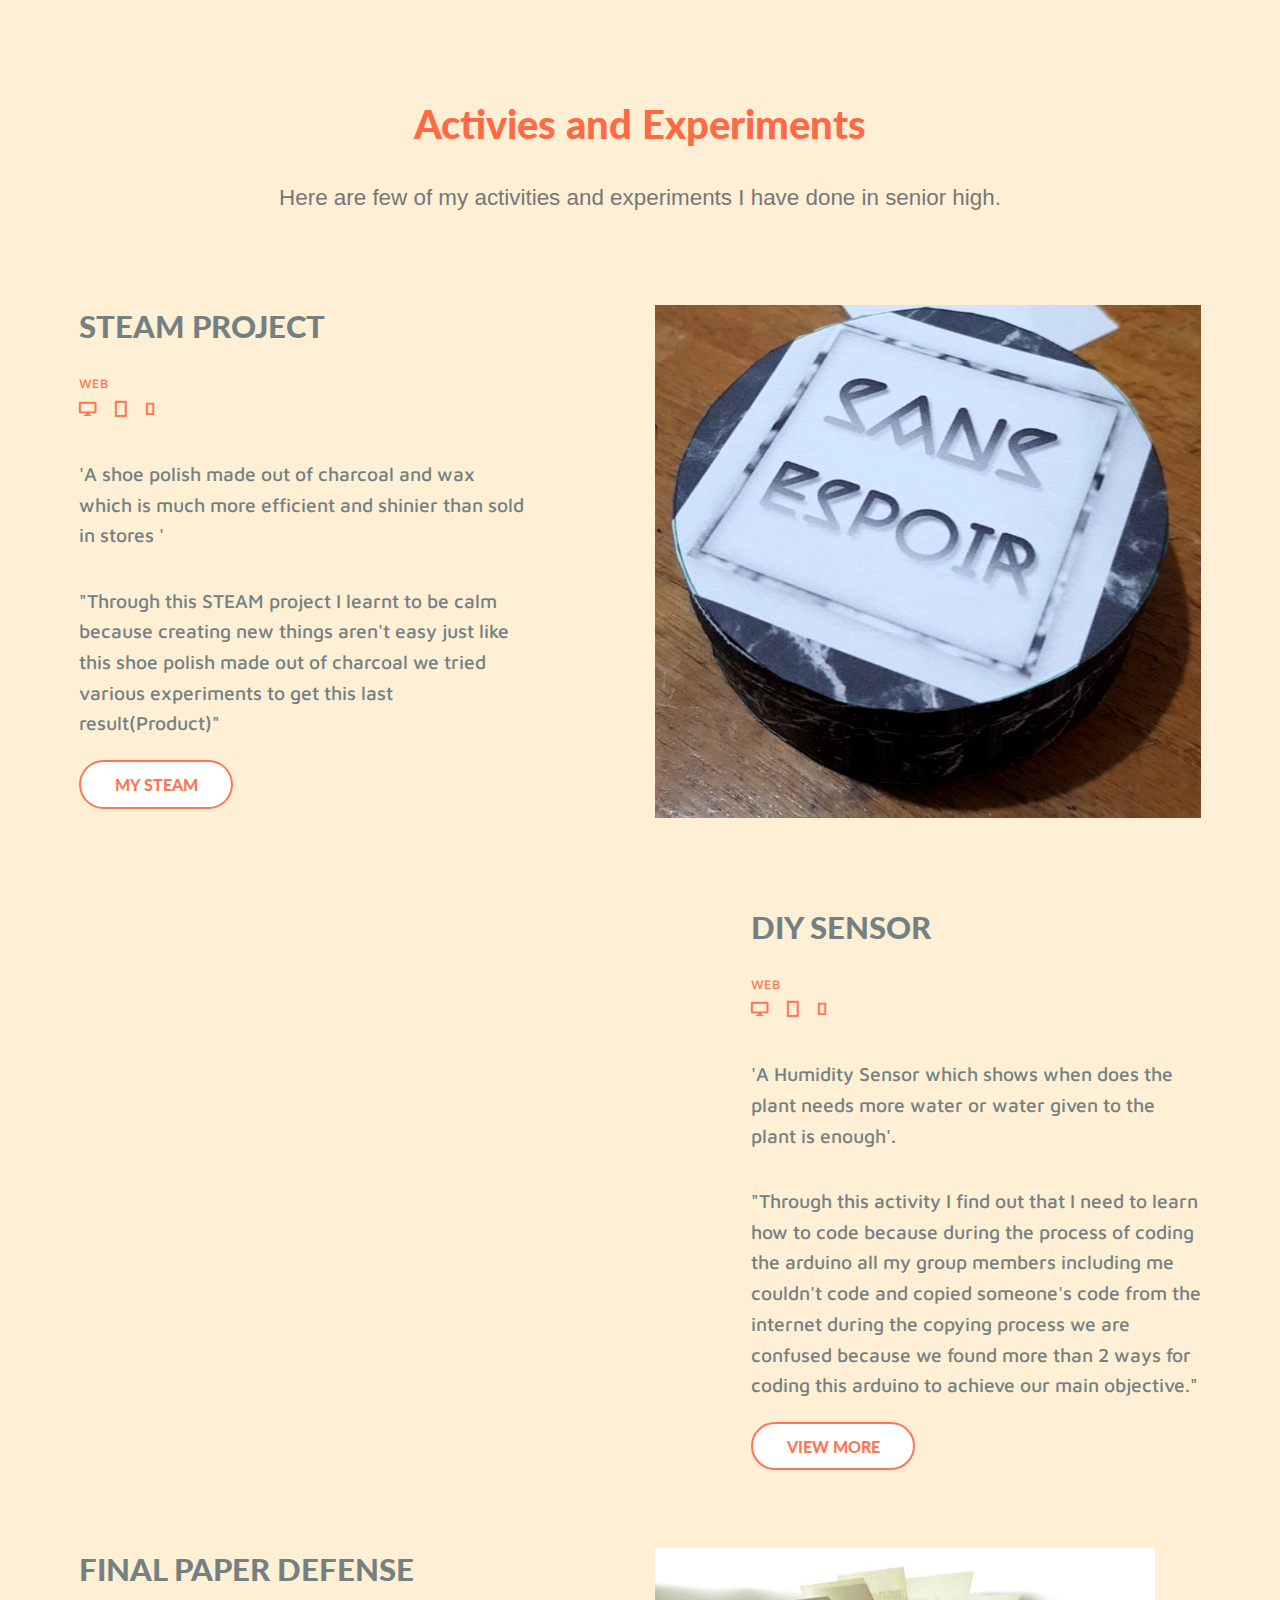
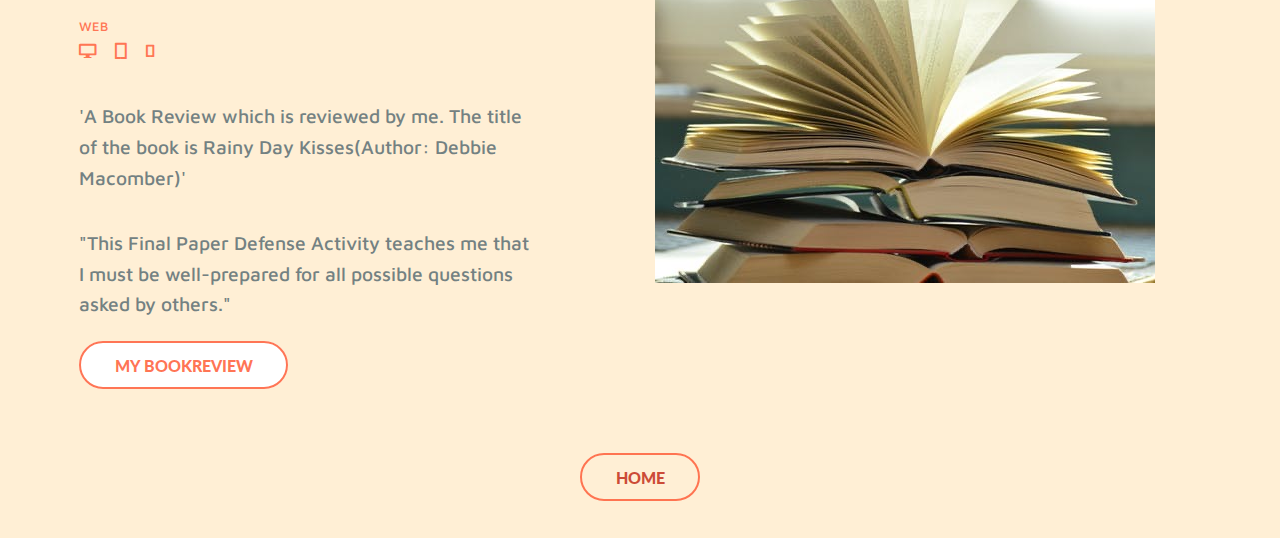
==== index1.html @ 490c0e56 "BG Change" ====
<!DOCTYPE html>
<html>

<head>
	<meta charset="utf-8">
	<meta http-equiv="X-UA-Compatible" content="IE=edge">
	<meta name="viewport" content="width=device-width,initial-scale=1,minimum-scale=1, maximum-scale=1" />
	<title>Dustin Hartono Portfolio</title>
	<script src="bower_components/jquery/dist/jquery.min.js" charset="utf-8"></script>
	<link rel="stylesheet" href="bower_components/foundation-sites/dist/css/foundation.min.css">
	<link rel="stylesheet" href="">
	<script src="bower_components/foundation-sites/dist/js/foundation.min.js" charset="utf-8"></script>
	<script src="bower_components/normalize-css/normalize.css" charset="utf-8"></script>
	<script src="bower_components/typed.js/dist/typed.min.js" charset="utf-8"></script>
	<script src="bower_components/jqcloud2/dist/jqcloud.min.js" charset="utf-8"></script>
	<link rel="stylesheet" href="bower_components/jqcloud2/dist/jqcloud.min.css">
	<script src="bower_components/custombox/dist/custombox.min.js"></script>
	<link href="bower_components/custombox/dist/custombox.min.css" rel="stylesheet">
	<link rel="stylesheet" href="https://maxcdn.bootstrapcdn.com/font-awesome/4.7.0/css/font-awesome.min.css">
	<link href="https://fonts.googleapis.com/css?family=Lato:300,400,700,900" rel="stylesheet">
	<link href="https://fonts.googleapis.com/css?family=Maven+Pro:400,500" rel="stylesheet">
	<link rel="stylesheet" href="assets/fonts/foundation-icons/foundation-icons.css">
	<link rel="stylesheet" href="assets/styles/styles.css">
</head>

<section id="work">
  <h2 class="text-center">Activies and Experiments</h2>
  <div class="row">
    <p class="text-center tag-line">Here are few of my activities and experiments I have done in senior high.</p>
  </div>


  <div class="row work-row"> <!-- odd -->
    <div class="small-12 medium-6 medium-push-6 columns">
      <img src="assets/images/Project 1.JPG" alt="">
    </div>
    <div class="small-12 medium-5 medium-pull-7 columns">
      <div class="details details-ftm">
        <h3>STEAM Project</h3>
        <p class="platform">Web</p>
        <p class="icons"><i class="fi-monitor"></i><i class="fi-tablet-portrait"></i><i class="fi-mobile"></i></p>
        <p>'A shoe polish made out of charcoal and wax which is much more efficient and shinier than sold in stores '</p>
				<p>"Through this STEAM project I learnt to be calm because creating new things aren't easy just like this shoe polish made out of charcoal we tried various experiments to get this last result(Product)"</p>
				<a class="my-button" target="_blank" href="C:\Users\LENOVOPC\Downloads\WebDev\developer-challenge-portfolio\assets\Files\STEAM.pdf">My STEAM</a><!--target="_blank"-->
      </div>
    </div>
  </div>

  <div class="row work-row"> <!-- even -->
    <div class="small-12 medium-6 columns">
      <img src="assets/images/Project 4.JPG" alt="">
    </div>
    <div class="small-12 medium-5 medium-offset-1 columns">
      <div class="details details-ftm">
        <h3>DIY Sensor</h3>
        <p class="platform">Web</p>
        <p class="icons"><i class="fi-monitor"></i><i class="fi-tablet-portrait"></i><i class="fi-mobile"></i></p>
        <p>'A Humidity Sensor which shows when does the plant needs more water or water given to the plant is enough'.</p>
				<p>"Through this activity I find out that I need to learn how to code because during the process of coding the arduino all my group members including me couldn't code and copied someone's code from the internet during the copying process we are confused because we found more than 2 ways for coding this arduino to achieve our main objective." </p>
				<a class="my-button" target="_blank" href="https://www.electronicsforu.com/resources/electronics-components/humidity-sensor-basic-usage-parameter">View More</a><!---->
      </div>
    </div>
  </div>

  <div class="row work-row"> <!-- odd -->
    <div class="small-12 medium-6 medium-push-6 columns">
      <img src="assets/images/Project 3.JPG" alt="">
    </div>
    <div class="small-12 medium-5 medium-pull-7 columns">
      <div class="details details-ftm">
        <h3>Final Paper Defense</h3>
        <p class="platform">Web</p>
        <p class="icons"><i class="fi-monitor"></i><i class="fi-tablet-portrait"></i><i class="fi-mobile"></i></p>
        <p>'A Book Review which is reviewed by me. The title of the book is Rainy Day Kisses(Author: Debbie Macomber)'</p>
				<p>"This Final Paper Defense Activity teaches me that I must be well-prepared for all possible questions asked by others."</p>
				<a class="my-button" target="_blank" href="C:\Users\LENOVOPC\Downloads\WebDev\developer-challenge-portfolio\assets\Files\FPD.pdf">My BookReview</a> <!---->
      </div>
    </div>
  </div>
<div class="row">
  <div class="small-12 column">
    <div class="cta text-center">
      <a class="my-button cta-button expand form-button" href="index.html">Home</a><!--"mailto:jakob.wolitzki@gmail.com"-->
    </div>
  </div>
</html>
---- bower_components/jqcloud2/dist/jqcloud.min.css ----
/*!
 * jQCloud 2.0.2
 * Copyright 2011 Luca Ongaro (http://www.lucaongaro.eu)
 * Copyright 2013 Daniel White (http://www.developerdan.com)
 * Copyright 20142016 Damien "Mistic" Sorel (http://www.strangeplanet.fr)
 * Licensed under MIT (http://opensource.org/licenses/MIT)
 */
div.jqcloud{overflow:hidden;position:relative}div.jqcloud span{padding:0}div.jqcloud{font-family:Helvetica,Arial,sans-serif;font-size:10px;line-height:normal}div.jqcloud a{font-size:inherit;text-decoration:none}div.jqcloud span.w10{font-size:550%}div.jqcloud span.w9{font-size:500%}div.jqcloud span.w8{font-size:450%}div.jqcloud span.w7{font-size:400%}div.jqcloud span.w6{font-size:350%}div.jqcloud span.w5{font-size:300%}div.jqcloud span.w4{font-size:250%}div.jqcloud span.w3{font-size:200%}div.jqcloud span.w2{font-size:150%}div.jqcloud span.w1{font-size:100%}div.jqcloud{color:#09f}div.jqcloud a{color:inherit}div.jqcloud a:hover,div.jqcloud span.w10,div.jqcloud span.w8,div.jqcloud span.w9{color:#0cf}div.jqcloud span.w7{color:#39d}div.jqcloud span.w6{color:#90c5f0}div.jqcloud span.w5{color:#90a0dd}div.jqcloud span.w4{color:#90c5f0}div.jqcloud span.w3{color:#a0ddff}div.jqcloud span.w2{color:#9ce}div.jqcloud span.w1{color:#aab5f0}
---- bower_components/custombox/dist/custombox.min.css ----
/*
 *  custombox - Modal dialog effects with transitions CSS3
 *  version: 4.0.1
 *  http://dixso.github.io/custombox/
 *  (c) 2017 Julio de la Calle - @dixso9
 *
 *  Under MIT License - http://opensource.org/licenses/MIT
 */
.custombox-content,.custombox-overlay{position:fixed;overflow:hidden;top:0;width:100%;height:100%}.custombox-overlay{z-index:9997;opacity:0;transition-delay:0s;transition-timing-function:linear;transition-property:opacity}.custombox-content{z-index:9999;display:-ms-flexbox;display:flex;-ms-flex-direction:row;flex-direction:row;-ms-flex-wrap:nowrap;flex-wrap:nowrap;-ms-flex-align:center;align-items:center;-ms-flex-line-pack:stretch;align-content:stretch}.custombox-lock{overflow:hidden}.custombox-content{overflow-y:auto}.custombox-content>*{max-width:100%;max-height:95%}.custombox-fullscreen.custombox-content{-ms-flex-pack:start;justify-content:flex-start;-ms-flex-align:stretch;align-items:stretch}.custombox-fullscreen.custombox-content>*{width:100%;max-height:100%}.custombox-y-top{-ms-flex-align:baseline;align-items:baseline}.custombox-x-left{-ms-flex-align:start;align-items:flex-start}.custombox-y-center{-ms-flex-align:center;align-items:center}.custombox-y-bottom{-ms-flex-align:end;align-items:flex-end}.custombox-x-center{-ms-flex-pack:center;justify-content:center}.custombox-x-right{-ms-flex-pack:end;justify-content:flex-end}.custombox-perspective,.custombox-perspective body{perspective:600px;height:100%;overflow:hidden}.custombox-perspective .custombox-container{overflow:hidden;height:100%}@keyframes fadeIn{from{transform:scale(.7);transition-property:all}to{transform:scale(1);opacity:1}}@keyframes fadeOut{from{transform:scale(1);opacity:1}to{transform:scale(.7);transition-property:all}}.custombox-fadein.custombox-content{opacity:0}.custombox-fadein.custombox-content.custombox-open{animation-name:fadeIn;animation-timing-function:ease-in;animation-fill-mode:forwards;backface-visibility:hidden}.custombox-fadein.custombox-content.custombox-close{animation-name:fadeOut;animation-timing-function:ease-out;animation-fill-mode:forwards;backface-visibility:hidden}@keyframes slideInTop{from{transform:translateY(-100%)}to{transform:translateY(0)}}@keyframes slideOutTop{from{transform:translateY(0)}to{transform:translateY(-100%)}}@keyframes slideInBottom{from{transform:translateY(100%)}to{transform:translateY(0)}}@keyframes slideOutBottom{from{transform:translateY(0)}to{transform:translateY(100%)}}@keyframes slideInLeft{from{transform:translateX(-100%)}to{transform:translateX(0)}}@keyframes slideOutLeft{from{transform:translateX(0)}to{transform:translateX(-100%)}}@keyframes slideInRight{from{transform:translateX(100%)}to{transform:translateX(0)}}@keyframes slideOutRight{from{transform:translateX(0)}to{transform:translateX(100%)}}.custombox-contentscale.custombox-content,.custombox-letmein.custombox-content,.custombox-makeway.custombox-content,.custombox-push.custombox-content,.custombox-slide.custombox-content,.custombox-slip.custombox-content{-ms-transform:translateX(-100%);transform:translateX(-100%)}.custombox-contentscale.custombox-content.custombox-open.custombox-top,.custombox-letmein.custombox-content.custombox-open.custombox-top,.custombox-makeway.custombox-content.custombox-open.custombox-top,.custombox-push.custombox-content.custombox-open.custombox-top,.custombox-slide.custombox-content.custombox-open.custombox-top,.custombox-slip.custombox-content.custombox-open.custombox-top{animation-name:slideInTop;animation-timing-function:ease-out;animation-fill-mode:forwards;backface-visibility:hidden}.custombox-contentscale.custombox-content.custombox-open.custombox-bottom,.custombox-letmein.custombox-content.custombox-open.custombox-bottom,.custombox-makeway.custombox-content.custombox-open.custombox-bottom,.custombox-push.custombox-content.custombox-open.custombox-bottom,.custombox-slide.custombox-content.custombox-open.custombox-bottom,.custombox-slip.custombox-content.custombox-open.custombox-bottom{animation-name:slideInBottom;animation-timing-function:ease-out;animation-fill-mode:forwards;backface-visibility:hidden}.custombox-contentscale.custombox-content.custombox-open.custombox-left,.custombox-letmein.custombox-content.custombox-open.custombox-left,.custombox-makeway.custombox-content.custombox-open.custombox-left,.custombox-push.custombox-content.custombox-open.custombox-left,.custombox-slide.custombox-content.custombox-open.custombox-left,.custombox-slip.custombox-content.custombox-open.custombox-left{animation-name:slideInLeft;animation-timing-function:ease-out;animation-fill-mode:forwards;backface-visibility:hidden}.custombox-contentscale.custombox-content.custombox-open.custombox-right,.custombox-letmein.custombox-content.custombox-open.custombox-right,.custombox-makeway.custombox-content.custombox-open.custombox-right,.custombox-push.custombox-content.custombox-open.custombox-right,.custombox-slide.custombox-content.custombox-open.custombox-right,.custombox-slip.custombox-content.custombox-open.custombox-right{animation-name:slideInRight;animation-timing-function:ease-out;animation-fill-mode:forwards;backface-visibility:hidden}.custombox-contentscale.custombox-content.custombox-close.custombox-top,.custombox-letmein.custombox-content.custombox-close.custombox-top,.custombox-makeway.custombox-content.custombox-close.custombox-top,.custombox-push.custombox-content.custombox-close.custombox-top,.custombox-slide.custombox-content.custombox-close.custombox-top,.custombox-slip.custombox-content.custombox-close.custombox-top{animation-name:slideOutTop;animation-timing-function:ease-in;animation-fill-mode:forwards;backface-visibility:hidden}.custombox-contentscale.custombox-content.custombox-close.custombox-bottom,.custombox-letmein.custombox-content.custombox-close.custombox-bottom,.custombox-makeway.custombox-content.custombox-close.custombox-bottom,.custombox-push.custombox-content.custombox-close.custombox-bottom,.custombox-slide.custombox-content.custombox-close.custombox-bottom,.custombox-slip.custombox-content.custombox-close.custombox-bottom{animation-name:slideOutBottom;animation-timing-function:ease-in;animation-fill-mode:forwards;backface-visibility:hidden}.custombox-contentscale.custombox-content.custombox-close.custombox-left,.custombox-letmein.custombox-content.custombox-close.custombox-left,.custombox-makeway.custombox-content.custombox-close.custombox-left,.custombox-push.custombox-content.custombox-close.custombox-left,.custombox-slide.custombox-content.custombox-close.custombox-left,.custombox-slip.custombox-content.custombox-close.custombox-left{animation-name:slideOutLeft;animation-timing-function:ease-in;animation-fill-mode:forwards;backface-visibility:hidden}.custombox-contentscale.custombox-content.custombox-close.custombox-right,.custombox-letmein.custombox-content.custombox-close.custombox-right,.custombox-makeway.custombox-content.custombox-close.custombox-right,.custombox-push.custombox-content.custombox-close.custombox-right,.custombox-slide.custombox-content.custombox-close.custombox-right,.custombox-slip.custombox-content.custombox-close.custombox-right{animation-name:slideOutRight;animation-timing-function:ease-in;animation-fill-mode:forwards;backface-visibility:hidden}@keyframes newspaperIn{from{transform:scale(0) rotate(720deg);opacity:0}to{transform:scale(1) rotate(0);opacity:1}}@keyframes newspaperOut{from{transform:scale(1) rotate(0);opacity:1}to{transform:scale(0) rotate(720deg);opacity:0}}.custombox-newspaper.custombox-content{opacity:0}.custombox-newspaper.custombox-content.custombox-open{animation-name:newspaperIn;animation-timing-function:ease-in;animation-fill-mode:forwards;backface-visibility:hidden}.custombox-newspaper.custombox-content.custombox-close{animation-name:newspaperOut;animation-timing-function:ease-out;animation-fill-mode:forwards;backface-visibility:hidden}@keyframes fallIn{from{transform-style:preserve-3d;transform:translateZ(600px) rotateX(20deg);opacity:0}to{transition-timing-function:ease-in;transition-property:all;transform:translateZ(0) rotateX(0);opacity:1}}@keyframes fallOut{from{transition-timing-function:ease-in;transition-property:all;transform:translateZ(0) rotateX(0);opacity:1}to{transform-style:preserve-3d;transform:translateZ(600px) rotateX(20deg);opacity:0}}.custombox-fall.custombox-content{opacity:0}.custombox-fall.custombox-content.custombox-open{animation-name:fallIn;animation-timing-function:ease-in;animation-fill-mode:forwards;backface-visibility:hidden}.custombox-fall.custombox-content.custombox-close{animation-name:fallOut;animation-timing-function:ease-out;animation-fill-mode:forwards;backface-visibility:hidden}@keyframes sidefallIn{from{transform-style:preserve-3d;transform:translate(30%) translateZ(600px) rotate(10deg);opacity:0}to{transition-timing-function:ease-in;transition-property:all;transform:translate(0) translateZ(0) rotate(0);opacity:1}}@keyframes sidefallOut{from{transition-timing-function:ease-in;transition-property:all;transform:translate(0) translateZ(0) rotate(0);opacity:1}to{transform-style:preserve-3d;transform:translate(30%) translateZ(600px) rotate(10deg);opacity:0}}.custombox-sidefall.custombox-content{opacity:0}.custombox-sidefall.custombox-content.custombox-open{animation-name:sidefallIn;animation-timing-function:ease-in;animation-fill-mode:forwards;backface-visibility:hidden}.custombox-sidefall.custombox-content.custombox-close{animation-name:sidefallOut;animation-timing-function:ease-out;animation-fill-mode:forwards;backface-visibility:hidden}@keyframes blurInTop{from{transform:translateY(-5%);opacity:0}to{transform:translateY(0);opacity:1}}@keyframes blurOutTop{from{transform:translateY(0);opacity:1}to{transform:translateY(-5%);opacity:0}}@keyframes blurInBottom{from{transform:translateY(5%);opacity:0}to{transform:translateY(0);opacity:1}}@keyframes blurOutBottom{from{transform:translateY(0);opacity:1}to{transform:translateY(5%);opacity:0}}@keyframes blurInRight{from{transform:translateX(5%);opacity:0}to{transform:translateY(0);opacity:1}}@keyframes blurOutRight{from{transform:translateY(0);opacity:1}to{transform:translateX(5%);opacity:0}}@keyframes blurInLeft{from{transform:translateX(-5%);opacity:0}to{transform:translateY(0);opacity:1}}@keyframes blurOutLeft{from{transform:translateY(0);opacity:1}to{transform:translateX(-5%);opacity:0}}@keyframes blurInContainer{from{filter:blur(0)}to{filter:blur(3px)}}@keyframes blurOutContainer{from{filter:blur(3px)}to{filter:blur(0)}}.custombox-blur.custombox-content{opacity:0}.custombox-blur.custombox-content.custombox-open.custombox-top{animation-name:blurInTop;animation-timing-function:ease-in;animation-fill-mode:forwards;backface-visibility:hidden}.custombox-blur.custombox-content.custombox-open.custombox-bottom{animation-name:blurInBottom;animation-timing-function:ease-in;animation-fill-mode:forwards;backface-visibility:hidden}.custombox-blur.custombox-content.custombox-open.custombox-left{animation-name:blurInLeft;animation-timing-function:ease-in;animation-fill-mode:forwards;backface-visibility:hidden}.custombox-blur.custombox-content.custombox-open.custombox-right{animation-name:blurInRight;animation-timing-function:ease-in;animation-fill-mode:forwards;backface-visibility:hidden}.custombox-blur.custombox-content.custombox-close.custombox-top{animation-name:blurOutTop;animation-timing-function:ease-out;animation-fill-mode:forwards;backface-visibility:hidden}.custombox-blur.custombox-content.custombox-close.custombox-bottom{animation-name:blurOutBottom;animation-timing-function:ease-out;animation-fill-mode:forwards;backface-visibility:hidden}.custombox-blur.custombox-content.custombox-close.custombox-right{animation-name:blurOutRight;animation-timing-function:ease-out;animation-fill-mode:forwards;backface-visibility:hidden}.custombox-blur.custombox-content.custombox-close.custombox-left{animation-name:blurOutLeft;animation-timing-function:ease-out;animation-fill-mode:forwards;backface-visibility:hidden}.custombox-blur.custombox-container{animation-name:blurOutContainer;animation-timing-function:ease-out;animation-fill-mode:forwards;backface-visibility:hidden}.custombox-blur.custombox-container.custombox-open{animation-name:blurInContainer;animation-timing-function:ease-in;animation-fill-mode:forwards;backface-visibility:hidden}@keyframes flipInTop{from{transform-style:preserve-3d;transform:rotateX(-70deg)}to{transform:rotateY(0);opacity:1}}@keyframes flipOutTop{from{transform:rotateY(0);opacity:1}to{transform-style:preserve-3d;transform:rotateX(-70deg)}}@keyframes flipInBottom{from{transform-style:preserve-3d;transform:rotateX(70deg)}to{transform:rotateY(0);opacity:1}}@keyframes flipOutBottom{from{transform:rotateY(0);opacity:1}to{transform-style:preserve-3d;transform:rotateX(70deg)}}@keyframes flipInRight{from{transform-style:preserve-3d;transform:rotateY(70deg)}to{transform:rotateY(0);opacity:1}}@keyframes flipOutRight{from{transform:rotateY(0);opacity:1}to{transform-style:preserve-3d;transform:rotateY(70deg)}}@keyframes flipInLeft{from{transform-style:preserve-3d;transform:rotateY(-70deg)}to{transform:rotateY(0);opacity:1}}@keyframes flipOutLeft{from{transform:rotateY(0);opacity:1}to{transform-style:preserve-3d;transform:rotateY(-70deg)}}.custombox-flip.custombox-content{opacity:0}.custombox-flip.custombox-content.custombox-open.custombox-top{animation-name:flipInTop;animation-timing-function:ease-in;animation-fill-mode:forwards;backface-visibility:hidden}.custombox-flip.custombox-content.custombox-open.custombox-bottom{animation-name:flipInBottom;animation-timing-function:ease-in;animation-fill-mode:forwards;backface-visibility:hidden}.custombox-flip.custombox-content.custombox-open.custombox-right{animation-name:flipInRight;animation-timing-function:ease-in;animation-fill-mode:forwards;backface-visibility:hidden}.custombox-flip.custombox-content.custombox-open.custombox-left{animation-name:flipInLeft;animation-timing-function:ease-in;animation-fill-mode:forwards;backface-visibility:hidden}.custombox-flip.custombox-content.custombox-close.custombox-top{animation-name:flipOutTop;animation-timing-function:ease-out;animation-fill-mode:forwards;backface-visibility:hidden}.custombox-flip.custombox-content.custombox-close.custombox-bottom{animation-name:flipOutBottom;animation-timing-function:ease-out;animation-fill-mode:forwards;backface-visibility:hidden}.custombox-flip.custombox-content.custombox-close.custombox-right{animation-name:flipOutRight;animation-timing-function:ease-out;animation-fill-mode:forwards;backface-visibility:hidden}.custombox-flip.custombox-content.custombox-close.custombox-left{animation-name:flipOutLeft;animation-timing-function:ease-out;animation-fill-mode:forwards;backface-visibility:hidden}@keyframes signIn{from{transform-style:preserve-3d;transform:rotateX(-60deg);transform-origin:50% 0;transition-property:all}to{transform:rotateX(0);opacity:1}}@keyframes signOut{from{transform:rotateX(0);opacity:1}to{transform-style:preserve-3d;transform:rotateX(-60deg);transform-origin:50% 0;transition-property:all}}.custombox-sign{perspective:1300px}.custombox-sign.custombox-content{opacity:0}.custombox-sign.custombox-content.custombox-open{animation-name:signIn;animation-timing-function:ease-in;animation-fill-mode:forwards;backface-visibility:hidden}.custombox-sign.custombox-content.custombox-close{animation-name:signOut;animation-timing-function:ease-out;animation-fill-mode:forwards;backface-visibility:hidden}@keyframes superscaledIn{from{transform:scale(2)}to{transform:scale(1);opacity:1}}@keyframes superscaledOut{from{transform:scale(1);opacity:1}to{transform:scale(2)}}.custombox-superscaled.custombox-content{opacity:0}.custombox-superscaled.custombox-content.custombox-open{animation-name:superscaledIn;animation-timing-function:ease-in;animation-fill-mode:forwards;backface-visibility:hidden}.custombox-superscaled.custombox-content.custombox-close{animation-name:superscaledOut;animation-timing-function:ease-out;animation-fill-mode:forwards;backface-visibility:hidden}@keyframes slitIn{0%{transform:translateZ(-3000px) rotateY(90deg)}50%{transform:translateZ(-250px) rotateY(89deg);opacity:1;animation-timing-function:ease-out}100%{transform:translateZ(0) rotateY(0);opacity:1}}@keyframes slitOut{0%{transform:translateZ(0) rotateY(0);opacity:1}50%{transform:translateZ(-250px) rotateY(89deg);opacity:1;animation-timing-function:ease-out}100%{transform:translateZ(-3000px) rotateY(90deg)}}.custombox-slit.custombox-content{opacity:0;transform-style:preserve-3d}.custombox-slit.custombox-content.custombox-open{animation-name:slitIn;animation-timing-function:ease-in;animation-fill-mode:forwards;backface-visibility:hidden}.custombox-slit.custombox-content.custombox-close{animation-name:slitOut;animation-timing-function:ease-out;animation-fill-mode:forwards;backface-visibility:hidden}@keyframes rotateIn{from{transform-style:preserve-3d;transform:translateY(0) rotateX(90deg);transform-origin:0 100%;opacity:0;transition-timing-function:ease-out;transition-property:all}to{transform:translateY(0) rotateX(0);opacity:1}}@keyframes rotateOut{from{transform:translateY(0) rotateX(0);opacity:1}to{transform-style:preserve-3d;transform:translateY(0) rotateX(90deg);transform-origin:0 100%;opacity:0;transition-timing-function:ease-out;transition-property:all}}.custombox-rotate{perspective:2300px}.custombox-rotate.custombox-content{-ms-transform:translateY(-100%);transform:translateY(-100%)}.custombox-rotate.custombox-content.custombox-open{animation-name:rotateIn;animation-timing-function:ease-out;animation-fill-mode:forwards;backface-visibility:hidden}.custombox-rotate.custombox-content.custombox-close{animation-name:rotateOut;animation-timing-function:ease-out;animation-fill-mode:forwards;backface-visibility:hidden}@keyframes letmeinBottomOverlay{to{transform:rotateX(-2deg);transform-origin:50% 0;transform-style:preserve-3d}}@keyframes letmeinOutBottomOverlay{from{transform:rotateX(-2deg);transform-origin:50% 0;transform-style:preserve-3d}to{opacity:0}}@keyframes letmeinLeftOverlay{to{transform:rotateY(-2deg);transform-origin:50% 0;transform-style:preserve-3d}}@keyframes letmeinOutLeftOverlay{from{transform:rotateY(-2deg);transform-origin:50% 0;transform-style:preserve-3d}to{opacity:0}}@keyframes letmeinRightOverlay{to{transform:rotateY(2deg);transform-origin:50% 0;transform-style:preserve-3d}}@keyframes letmeinOutRightOverlay{from{transform:rotateY(2deg);transform-origin:50% 0;transform-style:preserve-3d}to{opacity:0}}@keyframes letmeinTopOverlay{to{transform:rotateX(2deg);transform-origin:0 50%;transform-style:preserve-3d}}@keyframes letmeinOutTopOverlay{from{transform:rotateX(2deg);transform-origin:50% 0;transform-style:preserve-3d}to{opacity:0}}.custombox-letmein.custombox-overlay.custombox-open.custombox-top{animation-name:letmeinTopOverlay;animation-timing-function:ease-in;animation-fill-mode:forwards;backface-visibility:hidden}.custombox-letmein.custombox-overlay.custombox-open.custombox-bottom{animation-name:letmeinBottomOverlay;animation-timing-function:ease-in;animation-fill-mode:forwards;backface-visibility:hidden}.custombox-letmein.custombox-overlay.custombox-open.custombox-left{animation-name:letmeinLeftOverlay;animation-timing-function:ease-in;animation-fill-mode:forwards;backface-visibility:hidden}.custombox-letmein.custombox-overlay.custombox-open.custombox-right{animation-name:letmeinRightOverlay;animation-timing-function:ease-in;animation-fill-mode:forwards;backface-visibility:hidden}.custombox-letmein.custombox-overlay.custombox-close.custombox-top{animation-name:letmeinOutTopOverlay;animation-timing-function:ease-out;animation-fill-mode:forwards;backface-visibility:hidden}.custombox-letmein.custombox-overlay.custombox-close.custombox-bottom{animation-name:letmeinOutBottomOverlay;animation-timing-function:ease-out;animation-fill-mode:forwards;backface-visibility:hidden}.custombox-letmein.custombox-overlay.custombox-close.custombox-left{animation-name:letmeinOutLeftOverlay;animation-timing-function:ease-out;animation-fill-mode:forwards;backface-visibility:hidden}.custombox-letmein.custombox-overlay.custombox-close.custombox-right{animation-name:letmeinOutRightOverlay;animation-timing-function:ease-out;animation-fill-mode:forwards;backface-visibility:hidden}@keyframes makewayInContainer{50%{transform:translateZ(-50px) rotateY(5deg);animation-timing-function:ease-out}100%{transform:translateZ(-200px)}}@keyframes makewayOutContainer{0%{transform:translateZ(-200px)}50%{transform:translateZ(-50px) rotateY(5deg);animation-timing-function:ease-out}100%{opacity:0}}@keyframes makewayInTop{from{transform:translateY(-100%)}to{transform:translateY(0)}}@keyframes makewayOutTop{from{transform:translateY(0)}to{transform:translateY(-100%)}}@keyframes makewayInBottom{from{transform:translateY(100%)}to{transform:translateY(0)}}@keyframes makewayOutBottom{from{transform:translateY(0)}to{transform:translateY(100%)}}@keyframes makewayInLeft{from{transform:translateX(-100%)}to{transform:translateX(0)}}@keyframes makewayOutLeft{from{transform:translateX(0)}to{transform:translateX(-100%)}}@keyframes makewayInRight{from{transform:translateX(100%)}to{transform:translateX(0)}}@keyframes makewayOutRight{from{transform:translateX(0)}to{transform:translateX(100%)}}.custombox-makeway.custombox-overlay{transform-style:preserve-3d;-ms-transform-origin:0 50%;transform-origin:0 50%}.custombox-makeway.custombox-overlay.custombox-open{animation-name:makewayInContainer;animation-timing-function:ease-in;animation-fill-mode:forwards;backface-visibility:hidden}.custombox-makeway.custombox-overlay.custombox-close{animation-name:makewayOutContainer;animation-timing-function:ease-out;animation-fill-mode:forwards;backface-visibility:hidden}.custombox-makeway.custombox-container{transform-style:preserve-3d;-ms-transform-origin:0 50%;transform-origin:0 50%}.custombox-makeway.custombox-container.custombox-open{animation-name:makewayInContainer;animation-timing-function:ease-in;animation-fill-mode:forwards;backface-visibility:hidden}.custombox-makeway.custombox-container.custombox-close{animation-name:makewayOutContainer;animation-timing-function:ease-out;animation-fill-mode:forwards;backface-visibility:hidden}@keyframes slipTopOverlay{50%{transform:rotateX(10deg);transform-origin:50% 100%;transform-style:preserve-3d}}@keyframes slipOutTopOverlay{50%{transform:rotateX(10deg);transform-origin:50% 100%;transform-style:preserve-3d}}@keyframes slipRightOverlay{50%{transform:rotateY(10deg);transform-origin:50% 100%;transform-style:preserve-3d}}@keyframes slipOutRightOverlay{50%{transform:rotateY(10deg);transform-origin:50% 100%;transform-style:preserve-3d}}@keyframes slipBottomOverlay{50%{transform:rotateX(-10deg);transform-origin:50% 100%;transform-style:preserve-3d}}@keyframes slipOutBottomOverlay{50%{transform:rotateX(-10deg);transform-origin:50% 100%;transform-style:preserve-3d}}@keyframes slipLeftOverlay{50%{transform:rotateY(-10deg);transform-origin:50% 100%;transform-style:preserve-3d}}@keyframes slipOutLeftOverlay{50%{transform:rotateY(-10deg);transform-origin:50% 100%;transform-style:preserve-3d}}.custombox-slip.custombox-overlay.custombox-open.custombox-top{animation-name:slipTopOverlay;animation-timing-function:ease-in-out;animation-fill-mode:forwards;backface-visibility:hidden}.custombox-slip.custombox-overlay.custombox-open.custombox-bottom{animation-name:slipBottomOverlay;animation-timing-function:ease-in-out;animation-fill-mode:forwards;backface-visibility:hidden}.custombox-slip.custombox-overlay.custombox-open.custombox-left{animation-name:slipLeftOverlay;animation-timing-function:ease-in-out;animation-fill-mode:forwards;backface-visibility:hidden}.custombox-slip.custombox-overlay.custombox-open.custombox-right{animation-name:slipRightOverlay;animation-timing-function:ease-in-out;animation-fill-mode:forwards;backface-visibility:hidden}.custombox-slip.custombox-overlay.custombox-close.custombox-top{animation-name:slipOutTopOverlay;animation-timing-function:ease-in-out;animation-fill-mode:forwards;backface-visibility:hidden}.custombox-slip.custombox-overlay.custombox-close.custombox-bottom{animation-name:slipOutBottomOverlay;animation-timing-function:ease-in-out;animation-fill-mode:forwards;backface-visibility:hidden}.custombox-slip.custombox-overlay.custombox-close.custombox-left{animation-name:slipOutLeftOverlay;animation-timing-function:ease-in-out;animation-fill-mode:forwards;backface-visibility:hidden}.custombox-slip.custombox-overlay.custombox-close.custombox-right{animation-name:slipOutRightOverlay;animation-timing-function:ease-in-out;animation-fill-mode:forwards;backface-visibility:hidden}.custombox-slip.custombox-container.custombox-open.custombox-top{animation-name:slipTopOverlay;animation-timing-function:ease-in-out;animation-fill-mode:forwards;backface-visibility:hidden}.custombox-slip.custombox-container.custombox-open.custombox-bottom{animation-name:slipBottomOverlay;animation-timing-function:ease-in-out;animation-fill-mode:forwards;backface-visibility:hidden}.custombox-slip.custombox-container.custombox-open.custombox-left{animation-name:slipLeftOverlay;animation-timing-function:ease-in-out;animation-fill-mode:forwards;backface-visibility:hidden}.custombox-slip.custombox-container.custombox-open.custombox-right{animation-name:slipRightOverlay;animation-timing-function:ease-in-out;animation-fill-mode:forwards;backface-visibility:hidden}.custombox-slip.custombox-container.custombox-close.custombox-top{animation-name:slipOutTopOverlay;animation-timing-function:ease-in-out;animation-fill-mode:forwards;backface-visibility:hidden}.custombox-slip.custombox-container.custombox-close.custombox-bottom{animation-name:slipOutBottomOverlay;animation-timing-function:ease-in-out;animation-fill-mode:forwards;backface-visibility:hidden}.custombox-slip.custombox-container.custombox-close.custombox-left{animation-name:slipOutLeftOverlay;animation-timing-function:ease-in-out;animation-fill-mode:forwards;backface-visibility:hidden}.custombox-slip.custombox-container.custombox-close.custombox-right{animation-name:slipOutRightOverlay;animation-timing-function:ease-in-out;animation-fill-mode:forwards;backface-visibility:hidden}@keyframes cornerInOverlay{from{transform:translateY(150px) translateX(150px);transition-property:opacity,transform,visibility}to{transform:translateY(0);transition-property:opacity,transform}}@keyframes cornerOutOverlay{from{transform:translateY(0);transition-property:opacity,transform}to{transform:translateY(150px) translateX(150px);transition-property:opacity,transform,visibility;opacity:0}}@keyframes cornerInContent{from{transform:translateY(150px) translateX(150px);transition-property:opacity,transform,visibility}to{transform:translateY(0);transition-property:opacity,transform;opacity:1}}@keyframes cornerOutContent{from{transform:translateY(0);transition-property:opacity,transform;opacity:1}to{transform:translateY(150px) translateX(150px);transition-property:opacity,transform,visibility;opacity:0}}.custombox-corner.custombox-overlay.custombox-open{animation-name:cornerInOverlay;animation-timing-function:ease-in;animation-fill-mode:forwards;backface-visibility:hidden}.custombox-corner.custombox-overlay.custombox-close{animation-name:cornerOutOverlay;animation-timing-function:ease-out;animation-fill-mode:forwards;backface-visibility:hidden}.custombox-corner.custombox-content.custombox-open{animation-name:cornerInContent;animation-timing-function:ease-in;animation-fill-mode:forwards;backface-visibility:hidden}.custombox-corner.custombox-content.custombox-close{animation-name:cornerOutContent;animation-timing-function:ease-out;animation-fill-mode:forwards;backface-visibility:hidden}.custombox-slidetogether.custombox-content,.custombox-slidetogether.custombox-overlay{-ms-transform:translateX(-100%);transform:translateX(-100%)}.custombox-slidetogether.custombox-content.custombox-open.custombox-top,.custombox-slidetogether.custombox-overlay.custombox-open.custombox-top{animation-name:slideInTop;animation-timing-function:ease-out;animation-fill-mode:forwards;backface-visibility:hidden}.custombox-slidetogether.custombox-content.custombox-open.custombox-bottom,.custombox-slidetogether.custombox-overlay.custombox-open.custombox-bottom{animation-name:slideInBottom;animation-timing-function:ease-out;animation-fill-mode:forwards;backface-visibility:hidden}.custombox-slidetogether.custombox-content.custombox-open.custombox-left,.custombox-slidetogether.custombox-overlay.custombox-open.custombox-left{animation-name:slideInLeft;animation-timing-function:ease-out;animation-fill-mode:forwards;backface-visibility:hidden}.custombox-slidetogether.custombox-content.custombox-open.custombox-right,.custombox-slidetogether.custombox-overlay.custombox-open.custombox-right{animation-name:slideInRight;animation-timing-function:ease-out;animation-fill-mode:forwards;backface-visibility:hidden}.custombox-slidetogether.custombox-content.custombox-close.custombox-top,.custombox-slidetogether.custombox-overlay.custombox-close.custombox-top{animation-name:slideOutTop;animation-timing-function:ease-in;animation-fill-mode:forwards;backface-visibility:hidden}.custombox-slidetogether.custombox-content.custombox-close.custombox-bottom,.custombox-slidetogether.custombox-overlay.custombox-close.custombox-bottom{animation-name:slideOutBottom;animation-timing-function:ease-in;animation-fill-mode:forwards;backface-visibility:hidden}.custombox-slidetogether.custombox-content.custombox-close.custombox-left,.custombox-slidetogether.custombox-overlay.custombox-close.custombox-left{animation-name:slideOutLeft;animation-timing-function:ease-in;animation-fill-mode:forwards;backface-visibility:hidden}.custombox-slidetogether.custombox-content.custombox-close.custombox-right,.custombox-slidetogether.custombox-overlay.custombox-close.custombox-right{animation-name:slideOutRight;animation-timing-function:ease-in;animation-fill-mode:forwards;backface-visibility:hidden}@keyframes scaleInOverlay{from{transform:scale(.9);transition:transform;opacity:0}to{transform:scale(1);transition:transform}}@keyframes scaleOutOverlay{from{transform:scale(1);transition:transform}to{transform:scale(.9);transition:transform;opacity:0;opacity:0}}.custombox-scale.custombox-overlay.custombox-open{animation-name:scaleInOverlay;animation-timing-function:ease-in;animation-fill-mode:forwards;backface-visibility:hidden}.custombox-scale.custombox-overlay.custombox-close{animation-name:scaleOutOverlay;animation-timing-function:ease-out;animation-fill-mode:forwards;backface-visibility:hidden}.custombox-scale.custombox-content.custombox-open{animation-name:scaleInOverlay;animation-timing-function:ease-in;animation-fill-mode:forwards;backface-visibility:hidden}.custombox-scale.custombox-content.custombox-close{animation-name:scaleOutOverlay;animation-timing-function:ease-out;animation-fill-mode:forwards;backface-visibility:hidden}@keyframes doorInOverlay{from{position:fixed;bottom:0;left:50%;right:50%;width:0}to{width:100%;left:0;right:0;transition-property:width}}@keyframes doorOutOverlay{from{width:100%;left:0;right:0;transition-property:width}to{position:fixed;bottom:0;left:50%;right:50%;width:0}}.custombox-door.custombox-overlay.custombox-open{animation-name:doorInOverlay;animation-timing-function:ease-in;animation-fill-mode:forwards;backface-visibility:hidden}.custombox-door.custombox-overlay.custombox-close{animation-name:doorOutOverlay;animation-timing-function:ease-out;animation-fill-mode:forwards;backface-visibility:hidden}.custombox-door.custombox-content.custombox-open{animation-name:doorInOverlay;animation-timing-function:ease-in;animation-fill-mode:forwards;backface-visibility:hidden}.custombox-door.custombox-content.custombox-close{animation-name:doorOutOverlay;animation-timing-function:ease-out;animation-fill-mode:forwards;backface-visibility:hidden}@keyframes pushInLeftOverlay{from{transform:translateX(-100%)}to{transform:translateX(0) translateY(0)}}@keyframes pushOutLeftOverlay{from{transform:translateX(0) translateY(0)}to{transform:translateX(-100%)}}@keyframes pushInRightOverlay{from{transform:translateX(100%)}to{transform:translateX(0) translateY(0)}}@keyframes pushOutRightOverlay{from{transform:translateX(0) translateY(0)}to{transform:translateX(100%)}}@keyframes pushInTopOverlay{from{transform:translateY(-100%)}to{transform:translateX(0) translateY(0)}}@keyframes pushOutTopOverlay{from{transform:translateX(0) translateY(0)}to{transform:translateY(-100%)}}@keyframes pushInBottomOverlay{from{transform:translateY(100%)}to{transform:translateX(0) translateY(0)}}@keyframes pushOutBottomOverlay{from{transform:translateX(0) translateY(0)}to{transform:translateY(100%)}}@keyframes pushOutTopOverlay{from{transform:translateX(0) translateY(0)}to{transform:translateY(-100%)}}@keyframes pushInLeftContainer{from{overflow-x:hidden;transition-property:transform}to{transform:translateX(100%)}}@keyframes pushOutLeftContainer{from{transform:translateX(100%)}to{overflow-x:hidden;transition-property:transform}}@keyframes pushInRightContainer{from{overflow-x:hidden;transition-property:transform}to{transform:translateX(-100%)}}@keyframes pushOutRightContainer{from{transform:translateX(-100%)}to{overflow-x:hidden;transition-property:transform}}@keyframes pushInTopContainer{from{overflow-x:hidden;transition-property:transform}to{transform:translateY(100%)}}@keyframes pushOutTopContainer{from{transform:translateY(100%)}to{overflow-x:hidden;transition-property:transform}}@keyframes pushInBottomContainer{from{overflow-x:hidden;transition-property:transform}to{transform:translateY(-100%)}}@keyframes pushOutBottomContainer{from{transform:translateY(-100%)}to{overflow-x:hidden;transition-property:transform}}.custombox-push.custombox-overlay{transition-property:transform}.custombox-push.custombox-overlay.custombox-open.custombox-top{animation-name:pushInTopOverlay;animation-timing-function:ease-in;animation-fill-mode:forwards;backface-visibility:hidden}.custombox-push.custombox-overlay.custombox-open.custombox-bottom{animation-name:pushInBottomOverlay;animation-timing-function:ease-in;animation-fill-mode:forwards;backface-visibility:hidden}.custombox-push.custombox-overlay.custombox-open.custombox-left{animation-name:pushInLeftOverlay;animation-timing-function:ease-in;animation-fill-mode:forwards;backface-visibility:hidden}.custombox-push.custombox-overlay.custombox-open.custombox-right{animation-name:pushInRightOverlay;animation-timing-function:ease-in;animation-fill-mode:forwards;backface-visibility:hidden}.custombox-push.custombox-overlay.custombox-close.custombox-top{animation-name:pushOutTopOverlay;animation-timing-function:ease-out;animation-fill-mode:forwards;backface-visibility:hidden}.custombox-push.custombox-overlay.custombox-close.custombox-bottom{animation-name:pushOutBottomOverlay;animation-timing-function:ease-out;animation-fill-mode:forwards;backface-visibility:hidden}.custombox-push.custombox-overlay.custombox-close.custombox-left{animation-name:pushOutLeftOverlay;animation-timing-function:ease-out;animation-fill-mode:forwards;backface-visibility:hidden}.custombox-push.custombox-overlay.custombox-close.custombox-right{animation-name:pushOutRightOverlay;animation-timing-function:ease-out;animation-fill-mode:forwards;backface-visibility:hidden}.custombox-push.custombox-container.custombox-open.custombox-top{animation-name:pushInTopContainer;animation-timing-function:ease-in;animation-fill-mode:forwards;backface-visibility:hidden}.custombox-push.custombox-container.custombox-open.custombox-bottom{animation-name:pushInBottomContainer;animation-timing-function:ease-in;animation-fill-mode:forwards;backface-visibility:hidden}.custombox-push.custombox-container.custombox-open.custombox-left{animation-name:pushInLeftContainer;animation-timing-function:ease-in;animation-fill-mode:forwards;backface-visibility:hidden}.custombox-push.custombox-container.custombox-open.custombox-right{animation-name:pushInRightContainer;animation-timing-function:ease-in;animation-fill-mode:forwards;backface-visibility:hidden}.custombox-push.custombox-container.custombox-close.custombox-top{animation-name:pushOutTopContainer;animation-timing-function:ease-out;animation-fill-mode:forwards;backface-visibility:hidden}.custombox-push.custombox-container.custombox-close.custombox-bottom{animation-name:pushOutBottomContainer;animation-timing-function:ease-out;animation-fill-mode:forwards;backface-visibility:hidden}.custombox-push.custombox-container.custombox-close.custombox-left{animation-name:pushOutLeftContainer;animation-timing-function:ease-out;animation-fill-mode:forwards;backface-visibility:hidden}.custombox-push.custombox-container.custombox-close.custombox-right{animation-name:pushOutRightContainer;animation-timing-function:ease-out;animation-fill-mode:forwards;backface-visibility:hidden}@keyframes contentscaleInContainer{from{transition:transform}to{transform:scale(.8)}}@keyframes contentscaleOutContainer{from{transform:scale(.8)}to{transition:transform}}.custombox-contentscale.custombox-overlay{-ms-transform:translateX(-100%);transform:translateX(-100%)}.custombox-contentscale.custombox-overlay.custombox-open.custombox-top{animation-name:slideInTop;animation-timing-function:ease-out;animation-fill-mode:forwards;backface-visibility:hidden}.custombox-contentscale.custombox-overlay.custombox-open.custombox-bottom{animation-name:slideInBottom;animation-timing-function:ease-out;animation-fill-mode:forwards;backface-visibility:hidden}.custombox-contentscale.custombox-overlay.custombox-open.custombox-left{animation-name:slideInLeft;animation-timing-function:ease-out;animation-fill-mode:forwards;backface-visibility:hidden}.custombox-contentscale.custombox-overlay.custombox-open.custombox-right{animation-name:slideInRight;animation-timing-function:ease-out;animation-fill-mode:forwards;backface-visibility:hidden}.custombox-contentscale.custombox-overlay.custombox-close.custombox-top{animation-name:slideOutTop;animation-timing-function:ease-in;animation-fill-mode:forwards;backface-visibility:hidden}.custombox-contentscale.custombox-overlay.custombox-close.custombox-bottom{animation-name:slideOutBottom;animation-timing-function:ease-in;animation-fill-mode:forwards;backface-visibility:hidden}.custombox-contentscale.custombox-overlay.custombox-close.custombox-left{animation-name:slideOutLeft;animation-timing-function:ease-in;animation-fill-mode:forwards;backface-visibility:hidden}.custombox-contentscale.custombox-overlay.custombox-close.custombox-right{animation-name:slideOutRight;animation-timing-function:ease-in;animation-fill-mode:forwards;backface-visibility:hidden}.custombox-contentscale.custombox-container.custombox-open{animation-name:contentscaleInContainer;animation-timing-function:ease-in;animation-fill-mode:forwards;backface-visibility:hidden}.custombox-contentscale.custombox-container.custombox-close{animation-name:contentscaleOutContainer;animation-timing-function:ease-out;animation-fill-mode:forwards;backface-visibility:hidden}@keyframes swellOpen{0%{opacity:0;transform:translate3d(calc(-100vw - 50%),0,0)}50%{opacity:1;transform:translate3d(100px,0,0)}100%{opacity:1;transform:translate3d(0,0,0)}}@keyframes swellClose{0%{opacity:1;transform:translate3d(0,0,0)}50%{opacity:1;transform:translate3d(-100px,0,0) scale3d(1.1,1.1,1)}100%{opacity:0;transform:translate3d(calc(100vw + 50%),0,0)}}.custombox-swell.custombox-content{opacity:0}.custombox-swell.custombox-content.custombox-open{animation-name:swellOpen;animation-timing-function:ease-in;animation-fill-mode:forwards;backface-visibility:hidden}.custombox-swell.custombox-content.custombox-close{animation-name:swellClose;animation-timing-function:ease-out;animation-fill-mode:forwards;backface-visibility:hidden}@keyframes rotatedownOpen{0%{opacity:0;transform:rotate3d(0,0,1,-45deg)}100%{opacity:1;transform:rotate3d(0,0,1,0deg)}}@keyframes rotatedownClose{0%{opacity:1}100%{opacity:0;transform:rotate3d(0,0,1,45deg)}}@keyframes rotatedownElem{0%{opacity:0;transform:translate3d(0,-150px,0) rotate3d(0,0,1,-20deg)}100%{opacity:1;transform:translate3d(0,0,0) rotate3d(0,0,1,0deg)}}.custombox-rotatedown.custombox-content{opacity:0;animation-timing-function:cubic-bezier(.7,0,.3,1);-ms-transform-origin:-150% 50%;transform-origin:-150% 50%}.custombox-rotatedown.custombox-content.custombox-open{animation-name:rotatedownOpen;animation-timing-function:ease-in;animation-fill-mode:forwards;backface-visibility:hidden}.custombox-rotatedown.custombox-content.custombox-close{animation-name:rotatedownClose;animation-timing-function:ease-out;animation-fill-mode:forwards;backface-visibility:hidden}@keyframes flashOpen{0%{opacity:0;transform:translate3d(-400px,0,0) scale3d(1.4,0,1)}100%{opacity:1;transform:translate3d(0,0,0) scale3d(1,1,1)}}@keyframes flashClose{0%{opacity:1;transform:translate3d(0,0,0) scale3d(1,1,1)}20%{opacity:1;transform:translate3d(0,0,0) scale3d(1,1,1)}100%{opacity:0;transform:translate3d(-400px,0,0) scale3d(1.4,0,1)}}.custombox-flash.custombox-content{opacity:0;animation-timing-function:cubic-bezier(.7,0,.3,1)}.custombox-flash.custombox-content.custombox-open{animation-name:flashOpen;animation-timing-function:ease-in;animation-fill-mode:forwards;backface-visibility:hidden}.custombox-flash.custombox-content.custombox-close{animation-name:flashClose;animation-timing-function:ease-out;animation-fill-mode:forwards;backface-visibility:hidden}@keyframes spin{0%{transform:rotate(0)}100%{transform:rotate(360deg)}}.custombox-loader{display:none;border-style:solid;border-width:5px;border-radius:50%;width:40px;height:40px;animation-name:spin;animation-timing-function:linear;animation-iteration-count:infinite;position:fixed;top:50%;left:50%;margin:-25px 0 0 -25px;z-index:9998}
---- assets/styles/styles.css ----
@import url('https://fonts.googleapis.com/css?family=Roboto:100,300,300i,400,700');

/*********** Global Styles********/

body, html {

		background-color: Black;
		/* #E3E3E3 */
}

h1, h2, h3, h4, h5, h6 {
	font-family: "Lato", sans-serif !important;
	font-weight: 900 !important;
}

.wrapper {
		background: Black;
}

.img-circle {
		border-radius: 50%;
}

.my-button {
		font-size: 1em;
		line-height: normal;
		text-transform: uppercase;
		font-family: 'Lato', sans-serif;
		font-weight: 900;
		-webkit-transition: all .3s ease-in-out;
		transition: all .3s ease-in-out, color 0.2s 0.3s;
		letter-spacing: 0;
		border-radius: 45px;
		height: auto;
		padding: .8em 2.1em;
}

.my-button:hover {
	cursor: pointer;
	padding: .8em 2.7em;
}

.my-button:active,
.my-button:focus,
.my-button.active {
  background-image: none;
  outline: 0;
  -webkit-box-shadow: none;
          box-shadow: none;
}

/*#my-modal {
	display: none;
}

.my-form {
	margin-top: 20em;
}

.custombox-content {
	background: #212332;
}*/

/**********************************/


/*** thin bar ***/

.thin-bar {
		border-bottom: 5px solid #F33F12;
}


/*** About Section ***/

#about {
		margin-top: 10em;
		border: 1px solid #eee;
		background-color: Black;
		padding-bottom: 1em;
}

#about img {
		max-width: 15em;
		position: relative;
		bottom: 7.5em;
}

#about .details {
		margin-top: -2em;
}

#about h2 {
		color: #646464;
		font-size: 3.8em;
		padding-bottom: 1em;
}

#about span {
		font-weight: 300;
		font-size: .7em;
}

#about h5 {
		color: #8A8A8B;
}

#about p {
		margin-top: 1em;
		color: #646464;
		font-family: "roboto";
		font-weight: 300;
}

.cta .cta-button {
		color: #cc4b37;
		text-transform: uppercase;
		border: 2px solid rgba(255, 103, 68, 0.91);
		border-radius: 50px;
		background: none;
}

.cta .cta-button:hover, .cta .cta-button:focus {
		box-shadow: 0 5px 11px 0 rgba(0, 0, 0, 0.18), 0 4px 14px 1px rgba(0, 0, 0, 0.15);
		background-color: rgba(255, 103, 68, 0.91);
		color: white;
}

#about i {
	margin-top: 2em;
}

.fa {
	font-size: 1.2em;
	padding: 0.1em 0.4em;
	color: #8a8a8a;
}

.fa:hover {
	cursor: pointer;
}

/*** Experience ***/
#experience {
	background-color: #4c6d86;
	padding: 6em 4em 5.6em;
}

#experience h2 {
	color: #fff;
	margin-bottom: .7em;
}

#experience .tag-line {
	color: white;
	font-size: 1.4em;
}

#experience i {
	color: rgb(255, 138, 89);
	font-size: 4em;
}

#experience h3 {
	color: #fff;
}

.experience-topics p {
	color: #ACAEB2;
	font-family: "Maven pro", sans-serif;
	/*font-weight: 500;*/
}

.experience-topics ul li {
	list-style: none;
	color: #bbd2ff;
	font-family: "Maven pro", sans-serif;
	font-weight: 500;
}

/*** work ***/
#work {
	padding: 6em 4em 3em;
	background-color: #FFEFD5;
}

#work h2 {
	color: #FF6945;
	margin-bottom: .7em;
}


#work .tag-line {
	color: #767779;
	font-size: 1.4em;
	margin-bottom: 4em;
}

#work .work-row {
	margin-bottom: 5.5em;
}

.details h3 {
	color: #738182;
	text-transform: uppercase;
}

.details .platform{
	font-size: 0.8em;
	text-transform: uppercase;
	margin: 2em 0 -0.1em;
	font-family: "Maven pro", sans-serif;
	font-weight: 500;
	color: #ff7654;
}

.details i {
	color: #ff7654;
	margin-right: 1em;
}

.details p {
	color: #738182;
	font-family: "Maven pro", sans-serif;
	font-weight: 500;
	font-size: 1.2em;
	margin-bottom: 1.8em;
}

.details a, .details a:link, .details a:active{
		color: rgba(255, 103, 68, 0.91);
		border: 2px solid rgba(255, 103, 68, 0.91) !important;
		background-color: #fff;
}

.details a:hover, .details a:focus {
		/*box-shadow: 0 5px 11px 0 rgba(0, 0, 0, 0.18), 0 4px 14px 1px rgba(0, 0, 0, 0.15);*/
		background-color: rgba(255, 103, 68, 0.91) !important;
		color: #fff;
}

/*** teaching ***/
#teaching {
	padding: 6em 4em 3em;
}

#teaching h2 {
	color: #595959;
}

#teaching .tag-line {
	color: #848282;
	font-size: 1.4em;
}

#teaching .teaching-domains {
	height: 500px;
	width: auto;
	margin-top: -4em;
}





















/*** Footer Call-to-action ***/
#footer-cta {
	background-color: Black;(255, 103, 68, 0.91)
	padding: 6em 4em 5.6em;
}

#footer-cta h2 {
	color: white;
}

#footer-cta p {
	color: #fff;
	font-family: "Maven pro", sans-serif;
	font-weight: 500;
	font-size: 1.2em;
}

#startButtonDiv {
	margin-top: 3em;
}

#footer-cta a {
	border: 2px solid #fff;
	border-radius: 45px;
	color: #fff;
}

#footer-cta a:hover {
	background: #fff;
	color: rgba(255, 103, 68, 0.91);
	box-shadow: 0 5px 11px 0 rgba(0, 0, 0, 0.18), 0 4px 14px 1px rgba(0, 0, 0, 0.15);
}

/*** footer starts ***/

#footer {
	padding: 5em 4em 2em;
}

#footer #logo {
	background-color: rgba(255, 103, 68, 0.91);
	border-radius: 50%;
	color: #fff;
	padding: .4em;
	font-family: "Maven pro", sans-serif;
	font-size: 1.6em;
	font-weight: 500;
	display: inline;
}

#footer #copyright {
	margin-top: 1.6em;
	font-family: "Maven pro", sans-serif;
	font-weight: 500;
	color: #7d7d7d;
}


.profile-photo {
	width: 200px;
    height: 200px;
    margin: 0 auto;
    border-radius: 50%;
    background-size: cover;
    margin-top: -100px;
    margin-bottom: 40px;

}
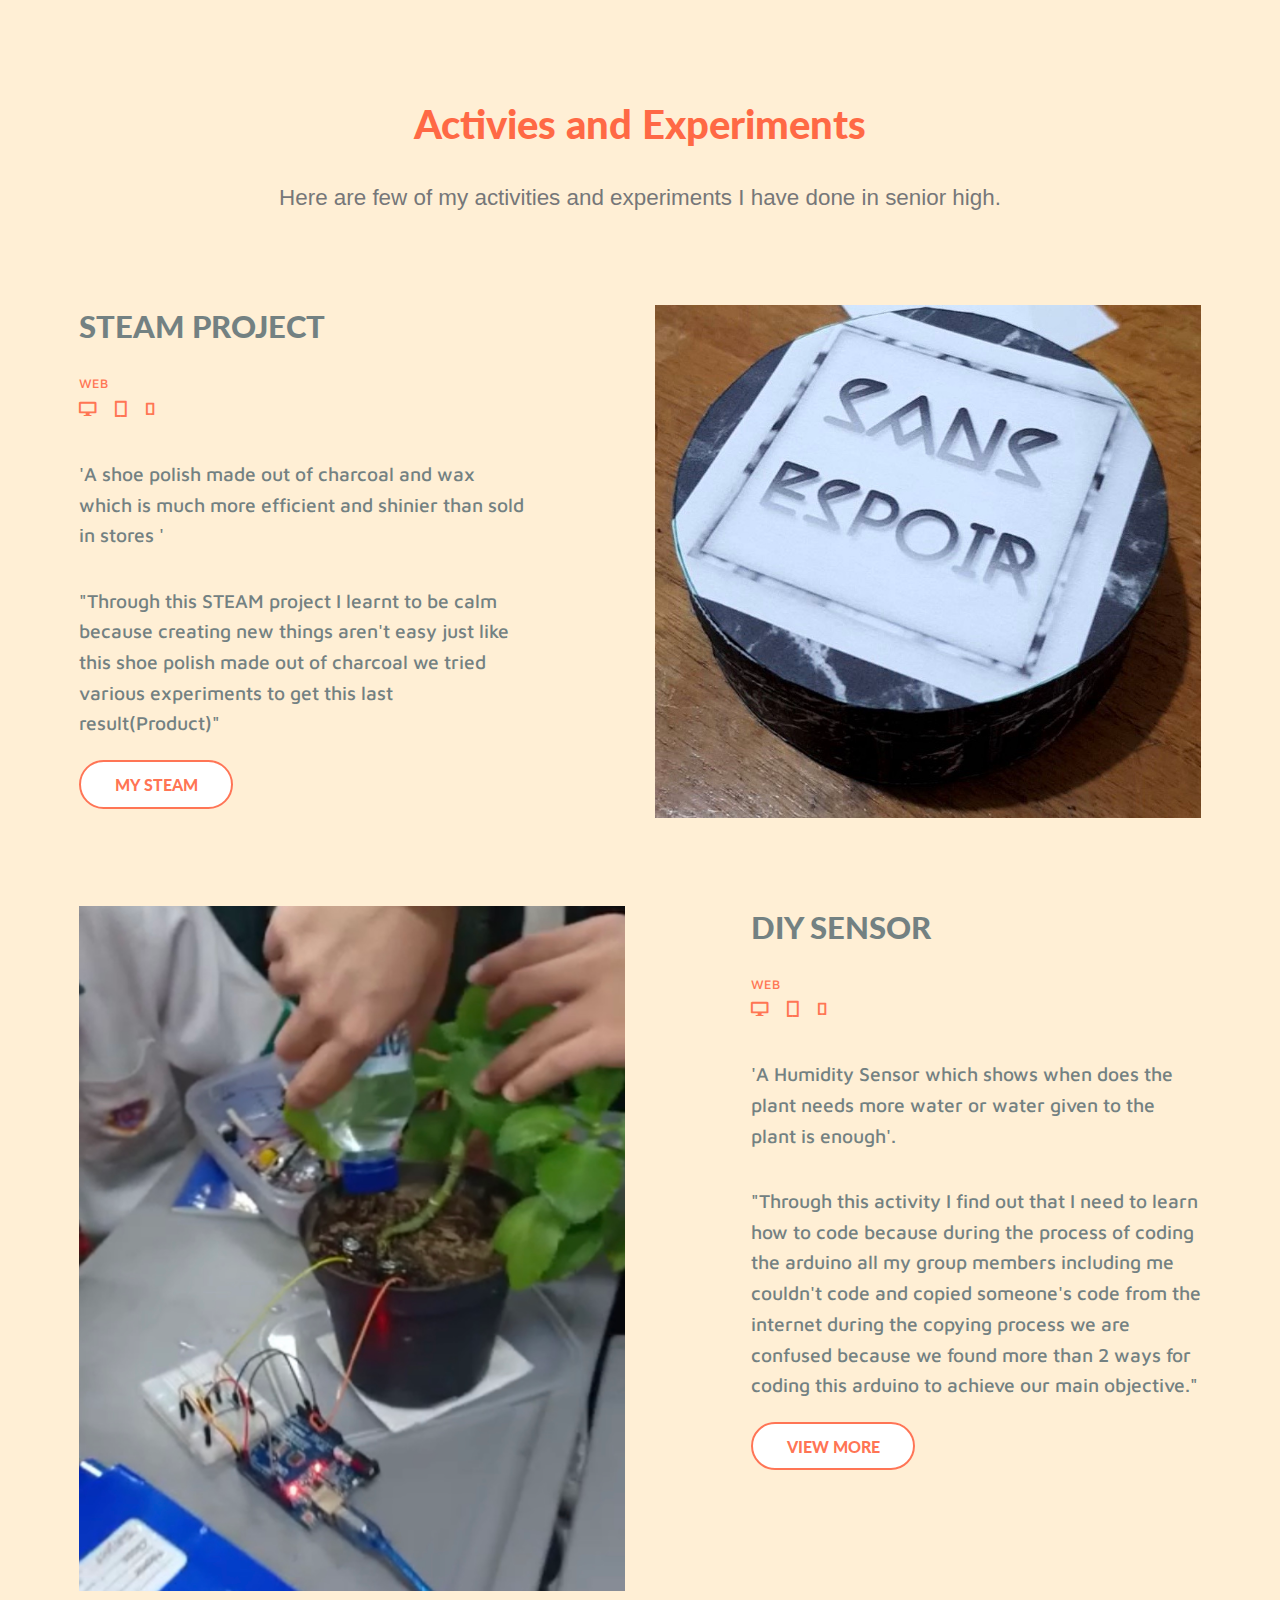
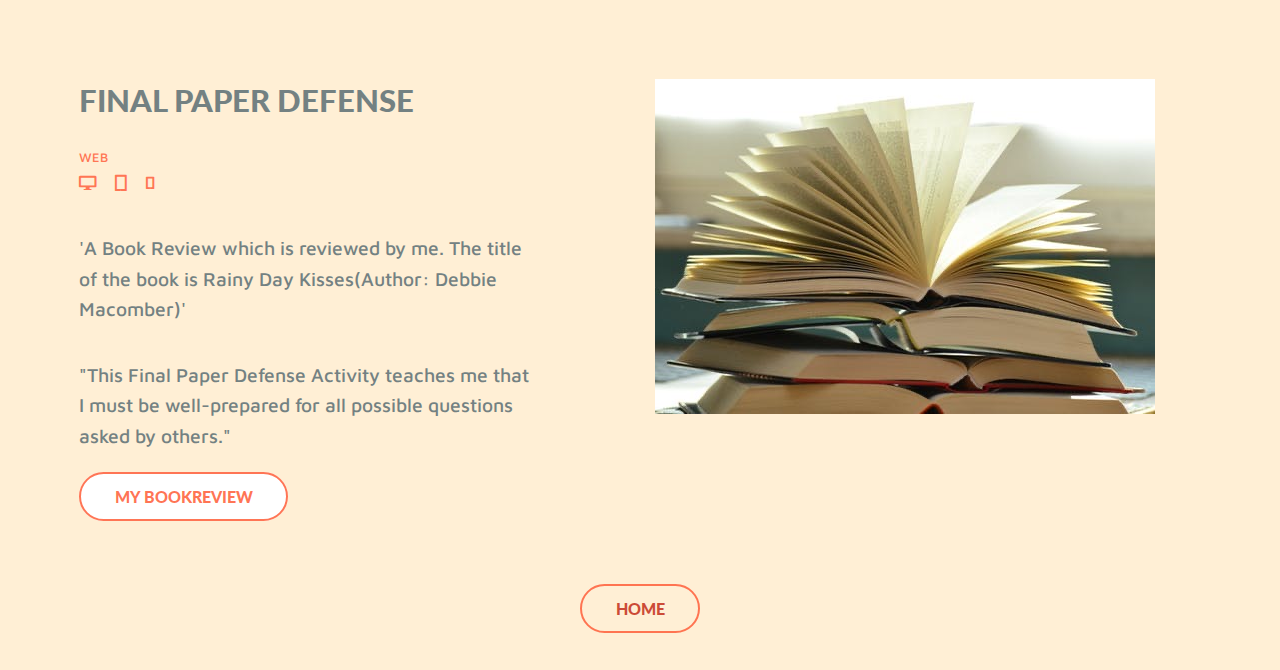
==== commit 22a77180: "Fix" ====
--- a/index1.html
+++ b/index1.html
@@ -48,7 +48,7 @@
 
   <div class="row work-row"> <!-- even -->
     <div class="small-12 medium-6 columns">
-      <img src="assets/images/Project 4.JPG" alt="">
+      <img src="assets/images/Project 4.jpg" alt="">
     </div>
     <div class="small-12 medium-5 medium-offset-1 columns">
       <div class="details details-ftm">
